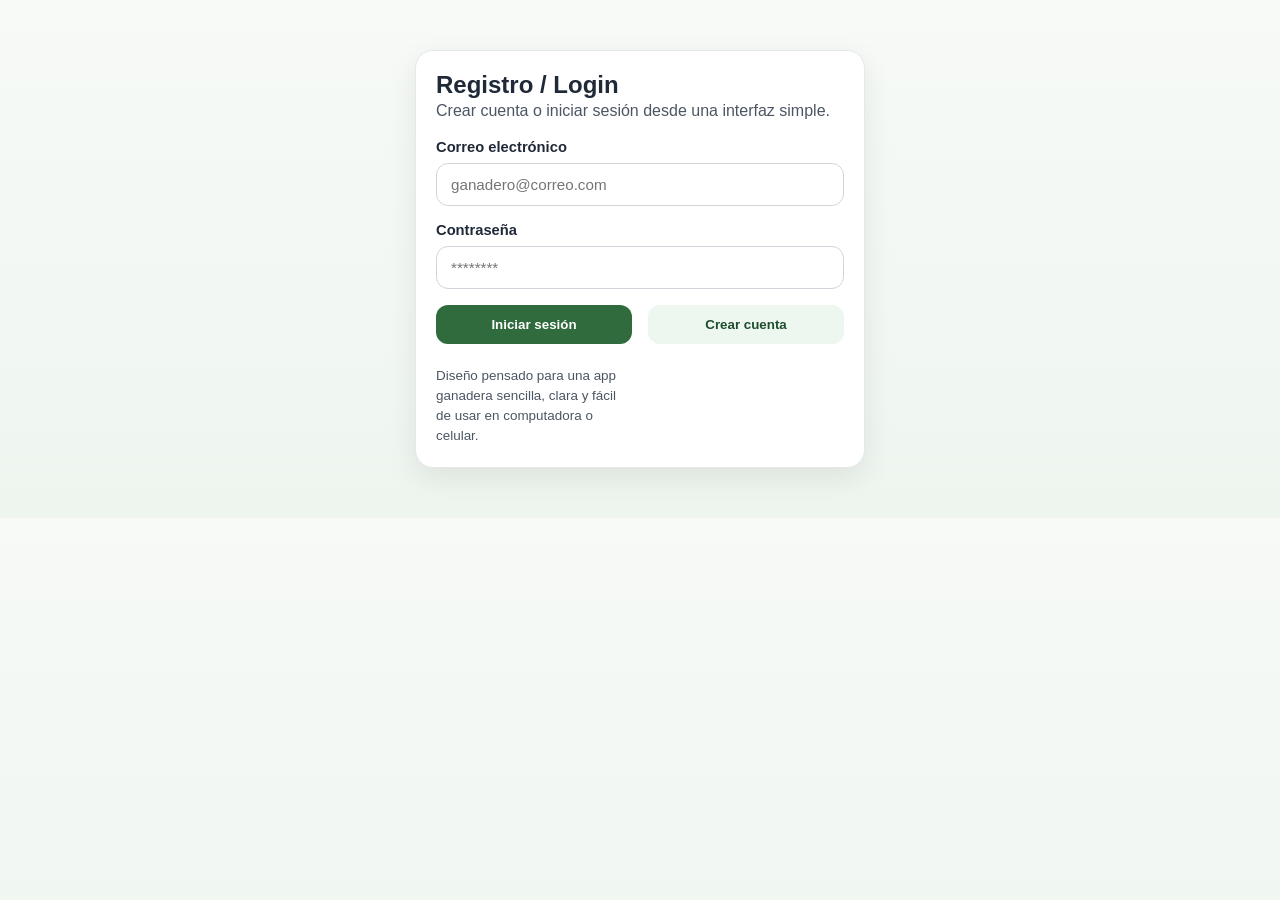
==== index.html @ cef84412 "Keily Nuñez y Josue Espino Parte 1" ====
<!DOCTYPE html>
<html lang="es">
<head>
  <meta charset="UTF-8" />
  <meta name="viewport" content="width=device-width, initial-scale=1.0" />
  <title>Happy Farmer - Iniciar Sesión</title>
  <link rel="stylesheet" href="styles/styles.css" />
</head>
<body>
  <section id="loginView" class="login-box card">
    <div class="panel-title">
      <div>
        <h2>Registro / Login</h2>
        <p class="muted">Crear cuenta o iniciar sesión desde una interfaz simple.</p>
      </div>
    </div>
 
    <form class="form-grid">
      <div class="form-group full">
        <label for="correo">Correo electrónico</label>
        <input id="correo" type="email" placeholder="ganadero@correo.com" />
      </div>
 
      <div class="form-group full">
        <label for="clave">Contraseña</label>
        <input id="clave" type="password" placeholder="********" />
      </div>
 
      <div class="form-group">
        <button type="button" class="btn btn-primary" id="btn-iniciar">Iniciar sesión</button>
      </div>
 
      <div class="form-group">
        <button type="button" class="btn btn-secondary">Crear cuenta</button>
      </div>
 
      <p class="helper full">Diseño pensado para una app ganadera sencilla, clara y fácil de usar en computadora o celular.</p>
    </form>
  </section>
 
  <script src="script/login.js"></script>
</body>
</html>
---- styles/styles.css ----
:root {
  --verde-900: #1f4d2e;
  --verde-700: #2f6b3d;
  --verde-500: #4d9b5e;
  --verde-100: #edf7ef;
  --crema: #f8f6ef;
  --blanco: #ffffff;
  --gris-900: #1f2937;
  --gris-600: #4b5563;
  --gris-300: #d1d5db;
  --gris-200: #e5e7eb;
  --rojo: #b42318;
  --sombra: 0 10px 30px rgba(0, 0, 0, 0.08);
  --radio: 18px;
}
 
* {
  box-sizing: border-box;
  margin: 0;
  padding: 0;
  font-family: Arial, Helvetica, sans-serif;
}
 
body {
  background: linear-gradient(180deg, #f7faf7 0%, #eef5ef 100%);
  color: var(--gris-900);
}
 
a {
  color: inherit;
  text-decoration: none;
}
 
 
.app {
  min-height: 100vh;
  display: grid;
  grid-template-columns: 280px 1fr;
}
 
aside {
  background: var(--verde-900);
  color: var(--blanco);
  padding: 24px 18px;
  position: sticky;
  top: 0;
  height: 100vh;
}
 
.brand {
  display: flex;
  align-items: center;
  gap: 12px;
  margin-bottom: 28px;
  padding-bottom: 20px;
  border-bottom: 1px solid rgba(255, 255, 255, 0.18);
}
 
.brand-icon {
  width: 46px;
  height: 46px;
  border-radius: 14px;
  background: rgba(255, 255, 255, 0.12);
  display: grid;
  place-items: center;
  font-size: 22px;
}
 
.brand h1 { font-size: 1.2rem; }
.brand p { font-size: 0.84rem; opacity: 0.85; margin-top: 2px; }
 
.menu-title {
  font-size: 0.8rem;
  text-transform: uppercase;
  letter-spacing: 1px;
  opacity: 0.75;
  margin: 18px 0 10px;
}
 
.nav-link {
  display: flex;
  align-items: center;
  gap: 12px;
  width: 100%;
  border: none;
  background: transparent;
  color: var(--blanco);
  padding: 12px 14px;
  border-radius: 14px;
  cursor: pointer;
  margin-bottom: 8px;
  font-size: 0.98rem;
  text-align: left;
  transition: 0.25s;
}
 
.nav-link:hover, .nav-link.active {
  background: rgba(255, 255, 255, 0.12);
}
 
main { padding: 24px; }
 
header {
  background: var(--blanco);
  border: 1px solid var(--gris-200);
  border-radius: var(--radio);
  padding: 20px 22px;
  box-shadow: var(--sombra);
  display: flex;
  justify-content: space-between;
  align-items: center;
  gap: 16px;
  margin-bottom: 22px;
}
 
.header-text h2 { font-size: 1.7rem; margin-bottom: 6px; }
.header-text p { color: var(--gris-600); }
.header-actions { display: flex; gap: 10px; flex-wrap: wrap; }
 
 
.btn {
  border: none;
  border-radius: 12px;
  padding: 12px 16px;
  cursor: pointer;
  font-weight: bold;
  transition: 0.25s;
}
 
.btn-primary { background: var(--verde-700); color: var(--blanco); }
.btn-secondary { background: var(--verde-100); color: var(--verde-900); }
.btn-danger { background: #fee4e2; color: var(--rojo); }
.btn:hover { transform: translateY(-1px); }
 
 
.screen { display: none; }
.screen.active { display: block; }
 
 
.cards-4, .cards-3, .cards-2 {
  display: grid;
  gap: 18px;
  margin-bottom: 22px;
}
.cards-4 { grid-template-columns: repeat(4, 1fr); }
.cards-3 { grid-template-columns: repeat(3, 1fr); }
.cards-2 { grid-template-columns: repeat(2, 1fr); }
 
.card {
  background: var(--blanco);
  border: 1px solid var(--gris-200);
  border-radius: var(--radio);
  padding: 20px;
  box-shadow: var(--sombra);
}
 
.card h3 { font-size: 1.08rem; margin-bottom: 10px; }
.card p, .card li, .table-wrap, .muted { color: var(--gris-600); line-height: 1.5; }
 
.metric {
  font-size: 2rem;
  font-weight: bold;
  color: var(--verde-900);
  margin: 8px 0;
}
 
.badge {
  display: inline-block;
  padding: 6px 10px;
  border-radius: 999px;
  font-size: 0.82rem;
  font-weight: bold;
  margin-top: 8px;
}
.badge.green { background: #dcfae6; color: #166534; }
.badge.yellow { background: #fff4cc; color: #9a6700; }
.badge.red { background: #fee4e2; color: var(--rojo); }
 
.panel-title {
  display: flex;
  justify-content: space-between;
  align-items: center;
  gap: 12px;
  margin-bottom: 16px;
}
 
.toolbar {
  display: flex;
  gap: 10px;
  flex-wrap: wrap;
  margin-bottom: 16px;
}
 
 
input, select, textarea {
  width: 100%;
  padding: 12px 14px;
  border-radius: 12px;
  border: 1px solid var(--gris-300);
  outline: none;
  font-size: 0.95rem;
  background: #fff;
}
input:focus, select:focus, textarea:focus {
  border-color: var(--verde-500);
  box-shadow: 0 0 0 3px rgba(77, 155, 94, 0.15);
}
 
.form-grid { display: grid; grid-template-columns: repeat(2, 1fr); gap: 16px; }
.form-group { display: flex; flex-direction: column; gap: 8px; }
.form-group.full { grid-column: 1 / -1; }
label { font-weight: bold; font-size: 0.92rem; }
 
 
.table-wrap {
  overflow-x: auto;
  border: 1px solid var(--gris-200);
  border-radius: 14px;
}
table { width: 100%; border-collapse: collapse; background: var(--blanco); }
th, td {
  padding: 14px;
  border-bottom: 1px solid var(--gris-200);
  text-align: left;
  font-size: 0.95rem;
}
th { background: #f8faf8; color: var(--verde-900); }
 
.actions { display: flex; gap: 8px; flex-wrap: wrap; }
.actions button {
  border: none;
  border-radius: 10px;
  padding: 8px 10px;
  cursor: pointer;
  font-size: 0.85rem;
  font-weight: bold;
}
.mini-green { background: #dcfae6; color: #166534; }
.mini-blue { background: #dbeafe; color: #1d4ed8; }
.mini-red { background: #fee4e2; color: var(--rojo); }
 
 
.alert-list { display: grid; gap: 12px; }
.alert-item {
  padding: 14px;
  border-radius: 14px;
  border-left: 6px solid var(--verde-700);
  background: #f8faf8;
}
.alert-item.warning { border-left-color: #eaaa08; }
.alert-item.danger { border-left-color: var(--rojo); }
 
 
.login-box { max-width: 450px; margin: 50px auto; }
.helper { font-size: 0.84rem; color: var(--gris-600); margin-top: 6px; }
 
 
@media (max-width: 1100px) {
  .cards-4, .cards-3 { grid-template-columns: repeat(2, 1fr); }
}
 
@media (max-width: 850px) {
  .app { grid-template-columns: 1fr; }
  aside { position: relative; height: auto; }
  .form-grid, .cards-2, .cards-3, .cards-4 { grid-template-columns: 1fr; }
  header { flex-direction: column; align-items: flex-start; }
}
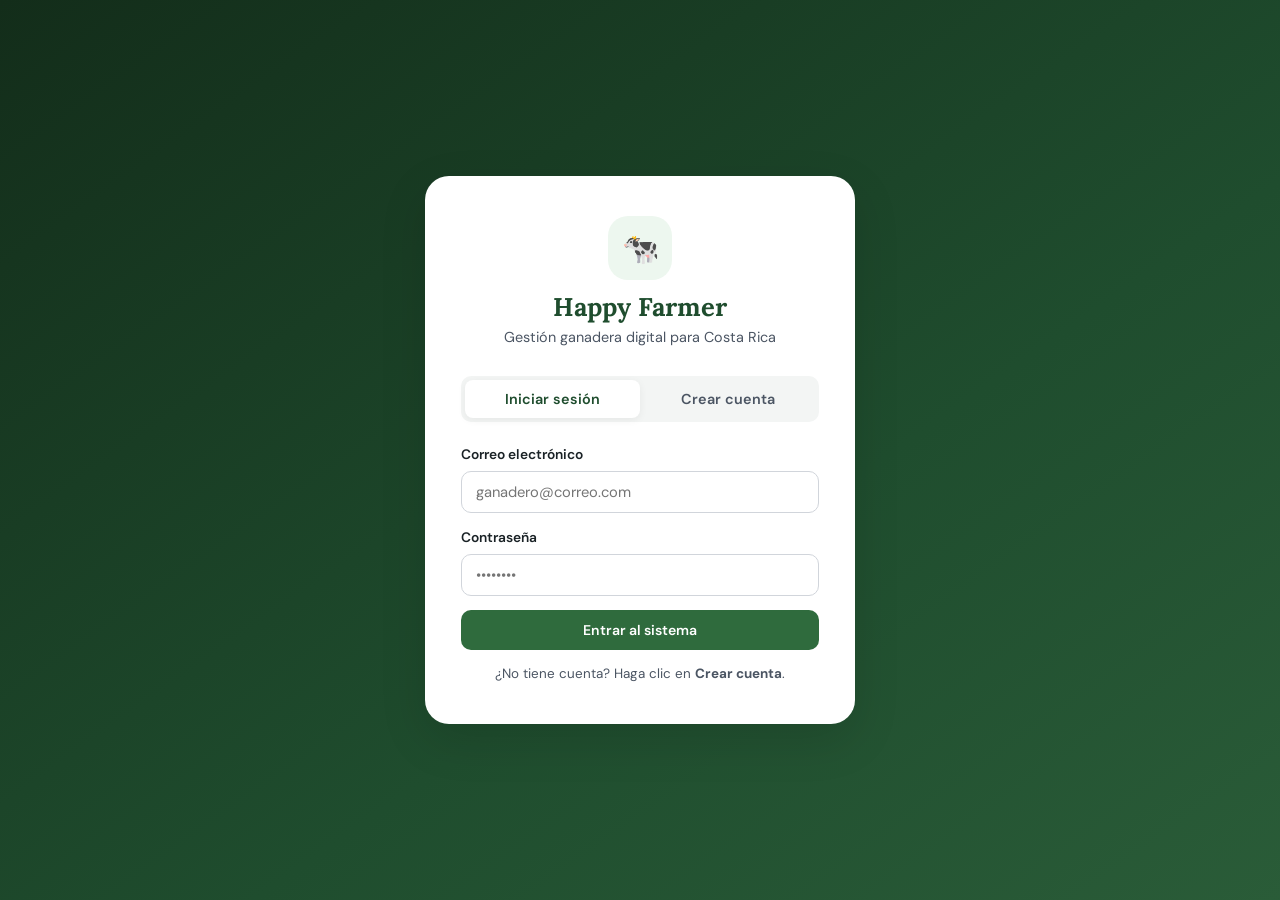
==== commit ca287106: "Parte Final hecha por Dering y Joshua" ====
--- a/index.html
+++ b/index.html
@@ -3,42 +3,79 @@
 <head>
   <meta charset="UTF-8" />
   <meta name="viewport" content="width=device-width, initial-scale=1.0" />
-  <title>Happy Farmer - Iniciar Sesión</title>
+  <title>Happy Farmer – Iniciar sesión</title>
   <link rel="stylesheet" href="styles/styles.css" />
 </head>
 <body>
-  <section id="loginView" class="login-box card">
-    <div class="panel-title">
-      <div>
-        <h2>Registro / Login</h2>
-        <p class="muted">Crear cuenta o iniciar sesión desde una interfaz simple.</p>
+
+<div class="login-page">
+  <div class="login-box">
+
+    <div class="login-logo">
+      <div class="ico">🐄</div>
+      <h2>Happy Farmer</h2>
+      <p>Gestión ganadera digital para Costa Rica</p>
+    </div>
+
+    <div class="tabs-login">
+      <button class="tab-btn active" onclick="switchTab('login')">Iniciar sesión</button>
+      <button class="tab-btn" onclick="switchTab('register')">Crear cuenta</button>
+    </div>
+
+    <!-- ── PANEL LOGIN ── -->
+    <div id="tab-login" class="tab-panel active">
+      <div id="login-error" class="error-msg"></div>
+      <div class="form-grid" style="grid-template-columns:1fr;">
+        <div class="form-group">
+          <label for="lCorreo">Correo electrónico</label>
+          <input id="lCorreo" type="email" placeholder="ganadero@correo.com" />
+        </div>
+        <div class="form-group">
+          <label for="lClave">Contraseña</label>
+          <input id="lClave" type="password" placeholder="••••••••" />
+        </div>
+        <div class="form-group">
+          <button class="btn btn-primary" style="width:100%;justify-content:center;" onclick="loginUser()">
+            Entrar al sistema
+          </button>
+        </div>
       </div>
+      <p class="helper" style="text-align:center;margin-top:14px;">
+        ¿No tiene cuenta? Haga clic en <strong>Crear cuenta</strong>.
+      </p>
     </div>
- 
-    <form class="form-grid">
-      <div class="form-group full">
-        <label for="correo">Correo electrónico</label>
-        <input id="correo" type="email" placeholder="ganadero@correo.com" />
-      </div>
- 
-      <div class="form-group full">
-        <label for="clave">Contraseña</label>
-        <input id="clave" type="password" placeholder="********" />
-      </div>
- 
-      <div class="form-group">
-        <button type="button" class="btn btn-primary" id="btn-iniciar">Iniciar sesión</button>
-      </div>
- 
-      <div class="form-group">
-        <button type="button" class="btn btn-secondary">Crear cuenta</button>
-      </div>
- 
-      <p class="helper full">Diseño pensado para una app ganadera sencilla, clara y fácil de usar en computadora o celular.</p>
-    </form>
-  </section>
- 
-  <script src="script/login.js"></script>
+
+    <!-- ── PANEL REGISTRO ── -->
+    <div id="tab-register" class="tab-panel">
+  <div id="reg-error" class="error-msg"></div>
+  <div id="reg-success" class="success-msg"></div>
+  <div class="form-grid" style="grid-template-columns:1fr;">
+    <div class="form-group">
+      <label>Nombre completo *</label>
+      <input id="rNombre" type="text" placeholder="Juan Pérez" />
+    </div>
+    <div class="form-group">
+      <label>Nombre de la finca</label>
+      <input id="rFinca" type="text" placeholder="Finca La Esperanza" />
+    </div>
+    <div class="form-group">
+      <label>Correo electrónico *</label>
+      <input id="rCorreo" type="email" placeholder="ganadero@correo.com" />
+    </div>
+    <div class="form-group">
+      <label>Contraseña * (mínimo 6 caracteres)</label>
+      <input id="rClave" type="password" placeholder="••••••••" />
+    </div>
+    <div class="form-group">
+      <button class="btn btn-primary" style="width:100%;justify-content:center;" onclick="registerUser()">
+        Crear cuenta
+      </button>
+    </div>
+  </div>
+</div>
+
+<div id="toast"></div>
+<script src="script/data.js"></script>
+<script src="script/login.js"></script>
 </body>
 </html>
- 
--- a/styles/styles.css
+++ b/styles/styles.css
@@ -1,181 +1,199 @@
+@import url('https://fonts.googleapis.com/css2?family=Lora:wght@500;700&family=DM+Sans:wght@400;500;600&display=swap');
+
 :root {
+  --verde-950: #132d1a;
   --verde-900: #1f4d2e;
   --verde-700: #2f6b3d;
   --verde-500: #4d9b5e;
+  --verde-300: #86c994;
   --verde-100: #edf7ef;
   --crema: #f8f6ef;
   --blanco: #ffffff;
-  --gris-900: #1f2937;
+  --gris-900: #1a2226;
   --gris-600: #4b5563;
+  --gris-400: #9ca3af;
   --gris-300: #d1d5db;
-  --gris-200: #e5e7eb;
+  --gris-200: #e8eceb;
+  --gris-100: #f3f5f4;
   --rojo: #b42318;
-  --sombra: 0 10px 30px rgba(0, 0, 0, 0.08);
-  --radio: 18px;
-}
- 
-* {
-  box-sizing: border-box;
-  margin: 0;
-  padding: 0;
-  font-family: Arial, Helvetica, sans-serif;
-}
- 
+  --rojo-claro: #fee4e2;
+  --amarillo: #eaaa08;
+  --amarillo-claro: #fff4cc;
+  --sombra-sm: 0 2px 8px rgba(0,0,0,0.06);
+  --sombra: 0 8px 24px rgba(0,0,0,0.08);
+  --sombra-lg: 0 16px 48px rgba(0,0,0,0.12);
+  --radio: 16px;
+  --radio-sm: 10px;
+}
+
+* { box-sizing: border-box; margin: 0; padding: 0; }
+
 body {
+  font-family: 'DM Sans', Arial, sans-serif;
   background: linear-gradient(180deg, #f7faf7 0%, #eef5ef 100%);
   color: var(--gris-900);
-}
- 
-a {
-  color: inherit;
-  text-decoration: none;
-}
- 
- 
+  font-size: 0.95rem;
+  line-height: 1.5;
+  min-height: 100vh;
+}
+
+h1, h2, h3, h4 { font-family: 'Lora', serif; line-height: 1.2; }
+a { color: inherit; text-decoration: none; }
+
+/* ─── APP LAYOUT ─── */
 .app {
   min-height: 100vh;
   display: grid;
-  grid-template-columns: 280px 1fr;
-}
- 
+  grid-template-columns: 270px 1fr;
+}
+
+/* ─── SIDEBAR ─── */
 aside {
-  background: var(--verde-900);
+  background: var(--verde-950);
   color: var(--blanco);
-  padding: 24px 18px;
+  padding: 20px 14px;
   position: sticky;
   top: 0;
   height: 100vh;
-}
- 
+  overflow-y: auto;
+  display: flex;
+  flex-direction: column;
+}
+
 .brand {
   display: flex;
   align-items: center;
   gap: 12px;
-  margin-bottom: 28px;
-  padding-bottom: 20px;
-  border-bottom: 1px solid rgba(255, 255, 255, 0.18);
-}
- 
+  padding: 8px 10px 18px;
+  border-bottom: 1px solid rgba(255,255,255,.12);
+  margin-bottom: 14px;
+}
+
 .brand-icon {
-  width: 46px;
-  height: 46px;
-  border-radius: 14px;
-  background: rgba(255, 255, 255, 0.12);
-  display: grid;
-  place-items: center;
+  width: 42px; height: 42px;
+  background: rgba(255,255,255,.1);
+  border-radius: 12px;
+  display: grid; place-items: center;
   font-size: 22px;
-}
- 
-.brand h1 { font-size: 1.2rem; }
-.brand p { font-size: 0.84rem; opacity: 0.85; margin-top: 2px; }
- 
+  flex-shrink: 0;
+}
+
+.brand h1 { font-size: 1.1rem; }
+.brand p { font-size: 0.8rem; opacity: .75; margin-top: 2px; font-family: 'DM Sans', sans-serif; font-weight: 400; }
+
 .menu-title {
-  font-size: 0.8rem;
+  font-size: 0.72rem;
   text-transform: uppercase;
-  letter-spacing: 1px;
-  opacity: 0.75;
-  margin: 18px 0 10px;
-}
- 
+  letter-spacing: 1.2px;
+  opacity: .5;
+  padding: 12px 10px 6px;
+}
+
 .nav-link {
   display: flex;
   align-items: center;
-  gap: 12px;
+  gap: 10px;
   width: 100%;
   border: none;
   background: transparent;
-  color: var(--blanco);
-  padding: 12px 14px;
-  border-radius: 14px;
+  color: rgba(255,255,255,.82);
+  padding: 11px 12px;
+  border-radius: 12px;
   cursor: pointer;
-  margin-bottom: 8px;
-  font-size: 0.98rem;
+  font-size: 0.92rem;
   text-align: left;
-  transition: 0.25s;
-}
- 
-.nav-link:hover, .nav-link.active {
-  background: rgba(255, 255, 255, 0.12);
-}
- 
+  transition: .2s;
+  margin-bottom: 2px;
+  font-family: 'DM Sans', Arial, sans-serif;
+  text-decoration: none;
+}
+
+.nav-link:hover { background: rgba(255,255,255,.08); color: #fff; }
+.nav-link.active { background: rgba(255,255,255,.14); color: #fff; font-weight: 600; }
+
+/* ─── MAIN ─── */
 main { padding: 24px; }
- 
+
+/* ─── PAGE HEADER ─── */
+.page-header {
+  background: var(--blanco);
+  border: 1px solid var(--gris-200);
+  border-radius: var(--radio);
+  padding: 18px 22px;
+  display: flex;
+  justify-content: space-between;
+  align-items: center;
+  gap: 16px;
+  margin-bottom: 20px;
+  box-shadow: var(--sombra-sm);
+}
+
+.page-header h2 { font-size: 1.45rem; }
+.page-header p, header p { color: var(--gris-600); font-size: 0.88rem; margin-top: 3px; }
+.header-text h2 { font-size: 1.45rem; }
+.header-actions { display: flex; gap: 10px; flex-wrap: wrap; }
+
+/* legacy header tag */
 header {
   background: var(--blanco);
   border: 1px solid var(--gris-200);
   border-radius: var(--radio);
-  padding: 20px 22px;
-  box-shadow: var(--sombra);
+  padding: 18px 22px;
   display: flex;
   justify-content: space-between;
   align-items: center;
   gap: 16px;
-  margin-bottom: 22px;
-}
- 
-.header-text h2 { font-size: 1.7rem; margin-bottom: 6px; }
-.header-text p { color: var(--gris-600); }
-.header-actions { display: flex; gap: 10px; flex-wrap: wrap; }
- 
- 
+  margin-bottom: 20px;
+  box-shadow: var(--sombra-sm);
+}
+
+/* ─── BUTTONS ─── */
 .btn {
   border: none;
-  border-radius: 12px;
-  padding: 12px 16px;
+  border-radius: 10px;
+  padding: 11px 16px;
   cursor: pointer;
-  font-weight: bold;
-  transition: 0.25s;
-}
- 
-.btn-primary { background: var(--verde-700); color: var(--blanco); }
+  font-weight: 600;
+  font-size: 0.88rem;
+  transition: .2s;
+  font-family: 'DM Sans', Arial, sans-serif;
+  display: inline-flex;
+  align-items: center;
+  gap: 6px;
+}
+
+.btn-primary { background: var(--verde-700); color: #fff; }
+.btn-primary:hover { background: var(--verde-900); transform: translateY(-1px); }
 .btn-secondary { background: var(--verde-100); color: var(--verde-900); }
-.btn-danger { background: #fee4e2; color: var(--rojo); }
+.btn-secondary:hover { background: #d8f0dc; }
+.btn-danger { background: var(--rojo-claro); color: var(--rojo); }
+.btn-danger:hover { background: #fdd0ce; }
+.btn-ghost { background: var(--gris-100); color: var(--gris-600); }
+.btn-ghost:hover { background: var(--gris-200); }
 .btn:hover { transform: translateY(-1px); }
- 
- 
+
+/* ─── SCREENS ─── */
 .screen { display: none; }
 .screen.active { display: block; }
- 
- 
-.cards-4, .cards-3, .cards-2 {
-  display: grid;
-  gap: 18px;
-  margin-bottom: 22px;
-}
-.cards-4 { grid-template-columns: repeat(4, 1fr); }
-.cards-3 { grid-template-columns: repeat(3, 1fr); }
-.cards-2 { grid-template-columns: repeat(2, 1fr); }
- 
+
+/* ─── GRIDS ─── */
+.cards-4, .cards-3, .cards-2 { display: grid; gap: 16px; margin-bottom: 20px; }
+.cards-4 { grid-template-columns: repeat(4,1fr); }
+.cards-3 { grid-template-columns: repeat(3,1fr); }
+.cards-2 { grid-template-columns: repeat(2,1fr); }
+
+/* ─── CARD ─── */
 .card {
   background: var(--blanco);
   border: 1px solid var(--gris-200);
   border-radius: var(--radio);
   padding: 20px;
-  box-shadow: var(--sombra);
-}
- 
-.card h3 { font-size: 1.08rem; margin-bottom: 10px; }
-.card p, .card li, .table-wrap, .muted { color: var(--gris-600); line-height: 1.5; }
- 
-.metric {
-  font-size: 2rem;
-  font-weight: bold;
-  color: var(--verde-900);
-  margin: 8px 0;
-}
- 
-.badge {
-  display: inline-block;
-  padding: 6px 10px;
-  border-radius: 999px;
-  font-size: 0.82rem;
-  font-weight: bold;
-  margin-top: 8px;
-}
-.badge.green { background: #dcfae6; color: #166534; }
-.badge.yellow { background: #fff4cc; color: #9a6700; }
-.badge.red { background: #fee4e2; color: var(--rojo); }
- 
+  box-shadow: var(--sombra-sm);
+}
+
+.card h3 { font-size: 1rem; margin-bottom: 10px; }
+.card p, .card li, .muted { color: var(--gris-600); line-height: 1.5; }
+
 .panel-title {
   display: flex;
   justify-content: space-between;
@@ -183,85 +201,293 @@
   gap: 12px;
   margin-bottom: 16px;
 }
- 
+
+.metric {
+  font-size: 1.9rem;
+  font-weight: 700;
+  color: var(--verde-900);
+  font-family: 'Lora', serif;
+  margin: 6px 0;
+}
+
+/* ─── BADGES ─── */
+.badge {
+  display: inline-flex;
+  align-items: center;
+  padding: 5px 10px;
+  border-radius: 999px;
+  font-size: 0.79rem;
+  font-weight: 600;
+  margin-top: 6px;
+}
+.badge.green, .badge-green { background: #dcfae6; color: #166534; }
+.badge.yellow, .badge-yellow { background: var(--amarillo-claro); color: #9a6700; }
+.badge.red, .badge-red { background: var(--rojo-claro); color: var(--rojo); }
+.badge-blue { background: #dbeafe; color: #1d4ed8; }
+.badge-gray { background: var(--gris-200); color: var(--gris-600); }
+
+/* ─── TOOLBAR ─── */
 .toolbar {
   display: flex;
   gap: 10px;
   flex-wrap: wrap;
   margin-bottom: 16px;
-}
- 
- 
+  align-items: center;
+}
+.toolbar input { max-width: 260px; }
+.toolbar select { max-width: 200px; }
+
+/* ─── FORMS ─── */
+.form-grid { display: grid; grid-template-columns: repeat(2,1fr); gap: 14px; }
+.form-group { display: flex; flex-direction: column; gap: 6px; }
+.form-group.full { grid-column: 1/-1; }
+label { font-weight: 600; font-size: 0.86rem; color: var(--gris-900); }
+
 input, select, textarea {
   width: 100%;
-  padding: 12px 14px;
-  border-radius: 12px;
-  border: 1px solid var(--gris-300);
+  padding: 10px 14px;
+  border-radius: 10px;
+  border: 1.5px solid var(--gris-300);
+  font-size: 0.92rem;
+  font-family: 'DM Sans', Arial, sans-serif;
+  background: #fff;
+  color: var(--gris-900);
+  transition: .2s;
   outline: none;
-  font-size: 0.95rem;
-  background: #fff;
-}
+}
+
 input:focus, select:focus, textarea:focus {
   border-color: var(--verde-500);
-  box-shadow: 0 0 0 3px rgba(77, 155, 94, 0.15);
-}
- 
-.form-grid { display: grid; grid-template-columns: repeat(2, 1fr); gap: 16px; }
-.form-group { display: flex; flex-direction: column; gap: 8px; }
-.form-group.full { grid-column: 1 / -1; }
-label { font-weight: bold; font-size: 0.92rem; }
- 
- 
+  box-shadow: 0 0 0 3px rgba(77,155,94,.15);
+}
+
+/* ─── TABLE ─── */
 .table-wrap {
   overflow-x: auto;
   border: 1px solid var(--gris-200);
-  border-radius: 14px;
-}
+  border-radius: 12px;
+}
+
 table { width: 100%; border-collapse: collapse; background: var(--blanco); }
+
 th, td {
-  padding: 14px;
+  padding: 12px 14px;
   border-bottom: 1px solid var(--gris-200);
+  font-size: 0.9rem;
   text-align: left;
-  font-size: 0.95rem;
-}
-th { background: #f8faf8; color: var(--verde-900); }
- 
-.actions { display: flex; gap: 8px; flex-wrap: wrap; }
-.actions button {
+}
+
+th { background: var(--gris-100); color: var(--verde-900); font-weight: 700; font-size: 0.82rem; text-transform: uppercase; letter-spacing: .5px; }
+tr:last-child td { border-bottom: none; }
+tr:hover td { background: var(--gris-100); transition: .15s; }
+
+.actions { display: flex; gap: 6px; flex-wrap: wrap; }
+.actions button, .btn-mini {
   border: none;
-  border-radius: 10px;
-  padding: 8px 10px;
+  border-radius: 8px;
+  padding: 6px 10px;
   cursor: pointer;
-  font-size: 0.85rem;
-  font-weight: bold;
-}
+  font-size: 0.8rem;
+  font-weight: 600;
+  font-family: 'DM Sans', Arial, sans-serif;
+  transition: .15s;
+}
+.btn-mini:hover, .actions button:hover { opacity: .82; }
 .mini-green { background: #dcfae6; color: #166534; }
 .mini-blue { background: #dbeafe; color: #1d4ed8; }
-.mini-red { background: #fee4e2; color: var(--rojo); }
- 
- 
-.alert-list { display: grid; gap: 12px; }
+.mini-red { background: var(--rojo-claro); color: var(--rojo); }
+
+/* ─── ALERTS ─── */
+.alert-list { display: flex; flex-direction: column; gap: 10px; }
+
 .alert-item {
-  padding: 14px;
-  border-radius: 14px;
-  border-left: 6px solid var(--verde-700);
-  background: #f8faf8;
-}
-.alert-item.warning { border-left-color: #eaaa08; }
-.alert-item.danger { border-left-color: var(--rojo); }
- 
- 
-.login-box { max-width: 450px; margin: 50px auto; }
+  padding: 12px 14px;
+  border-radius: 12px;
+  border-left: 5px solid var(--verde-700);
+  background: var(--gris-100);
+  font-size: 0.88rem;
+}
+.alert-item.warning { border-left-color: var(--amarillo); background: var(--amarillo-claro); }
+.alert-item.danger { border-left-color: var(--rojo); background: var(--rojo-claro); }
+
+/* ─── MODAL ─── */
+.modal-overlay {
+  position: fixed; inset: 0;
+  background: rgba(0,0,0,.45);
+  display: none;
+  place-items: center;
+  z-index: 1000;
+  padding: 20px;
+}
+.modal-overlay.open { display: grid; }
+
+.modal {
+  background: var(--blanco);
+  border-radius: 20px;
+  padding: 28px;
+  max-width: 520px;
+  width: 100%;
+  box-shadow: var(--sombra-lg);
+  animation: slideUp .2s ease;
+}
+
+@keyframes slideUp { from { transform: translateY(20px); opacity: 0; } to { transform: translateY(0); opacity: 1; } }
+
+.modal-header { display: flex; justify-content: space-between; align-items: center; margin-bottom: 20px; }
+.modal-header h3 { font-size: 1.1rem; }
+.modal-close { background: none; border: none; font-size: 1.3rem; cursor: pointer; color: var(--gris-600); padding: 4px 8px; border-radius: 8px; }
+.modal-close:hover { background: var(--gris-100); }
+.modal-footer { display: flex; gap: 10px; justify-content: flex-end; margin-top: 20px; }
+
+/* ─── TOAST ─── */
+#toast {
+  position: fixed;
+  bottom: 24px; right: 24px;
+  background: var(--verde-900);
+  color: #fff;
+  padding: 12px 18px;
+  border-radius: 12px;
+  font-size: 0.88rem;
+  font-weight: 600;
+  box-shadow: var(--sombra-lg);
+  z-index: 9999;
+  opacity: 0;
+  transform: translateY(10px);
+  transition: .3s;
+  pointer-events: none;
+}
+#toast.show { opacity: 1; transform: translateY(0); }
+
+/* ─── EMPTY STATE ─── */
+.empty-state {
+  text-align: center;
+  padding: 32px 20px;
+  color: var(--gris-400);
+}
+.empty-state .icon { font-size: 34px; margin-bottom: 10px; }
+.empty-state p { font-size: 0.9rem; }
+
+/* ─── DETAIL GRID ─── */
+.detail-grid { display: grid; grid-template-columns: repeat(2,1fr); gap: 12px; }
+.detail-item .dl { font-size: 0.75rem; text-transform: uppercase; letter-spacing: .5px; color: var(--gris-400); margin-bottom: 3px; }
+.detail-item .dv { font-weight: 600; }
+
+/* ─── LOGIN ─── */
+.login-page {
+  min-height: 100vh;
+  display: flex;
+  align-items: center;
+  justify-content: center;
+  background: linear-gradient(145deg, var(--verde-950) 0%, var(--verde-900) 60%, #2a5c38 100%);
+  padding: 24px;
+}
+
+.login-box {
+  background: var(--blanco);
+  border-radius: 24px;
+  padding: 40px 36px;
+  width: 100%;
+  max-width: 430px;
+  box-shadow: var(--sombra-lg);
+}
+
+.login-logo { text-align: center; margin-bottom: 28px; }
+.login-logo .ico {
+  width: 64px; height: 64px;
+  background: var(--verde-100);
+  border-radius: 20px;
+  display: inline-flex;
+  align-items: center;
+  justify-content: center;
+  font-size: 30px;
+  margin-bottom: 12px;
+}
+.login-logo h2 { font-size: 1.6rem; color: var(--verde-900); }
+.login-logo p { color: var(--gris-600); font-size: 0.9rem; margin-top: 4px; }
+
+.tabs-login {
+  display: flex;
+  background: var(--gris-100);
+  border-radius: var(--radio-sm);
+  padding: 4px;
+  margin-bottom: 22px;
+}
+
+.tab-btn {
+  flex: 1;
+  padding: 10px;
+  border: none;
+  background: transparent;
+  border-radius: 8px;
+  cursor: pointer;
+  font-weight: 600;
+  font-size: 0.9rem;
+  color: var(--gris-600);
+  transition: .2s;
+  font-family: 'DM Sans', Arial, sans-serif;
+}
+
+.tab-btn.active { background: var(--blanco); color: var(--verde-900); box-shadow: var(--sombra-sm); }
+
+.tab-panel { display: none; }
+.tab-panel.active { display: block; }
+
+.error-msg {
+  background: var(--rojo-claro); color: var(--rojo);
+  padding: 10px 14px; border-radius: 10px;
+  font-size: 0.88rem; margin-bottom: 12px; display: none;
+}
+
+.success-msg {
+  background: #dcfae6; color: #166534;
+  padding: 10px 14px; border-radius: 10px;
+  font-size: 0.88rem; margin-bottom: 12px; display: none;
+}
+
 .helper { font-size: 0.84rem; color: var(--gris-600); margin-top: 6px; }
- 
- 
+
+/* ─── USER PILL ─── */
+.nav-spacer { flex: 1; }
+
+.user-pill {
+  display: flex;
+  align-items: center;
+  gap: 10px;
+  padding: 10px 12px;
+  border-radius: 12px;
+  background: rgba(255,255,255,.08);
+  margin-top: 8px;
+}
+
+.user-avatar {
+  width: 32px; height: 32px;
+  background: var(--verde-500);
+  border-radius: 50%;
+  display: grid; place-items: center;
+  font-size: 13px; font-weight: 700;
+  flex-shrink: 0; color: #fff;
+}
+
+.user-info { flex: 1; overflow: hidden; }
+.user-info strong { display: block; font-size: 0.88rem; white-space: nowrap; overflow: hidden; text-overflow: ellipsis; }
+.user-info span { font-size: 0.75rem; opacity: .65; }
+
+/* ─── RESPONSIVE ─── */
 @media (max-width: 1100px) {
-  .cards-4, .cards-3 { grid-template-columns: repeat(2, 1fr); }
-}
- 
+  .cards-4, .cards-3 { grid-template-columns: repeat(2,1fr); }
+}
+
 @media (max-width: 850px) {
   .app { grid-template-columns: 1fr; }
   aside { position: relative; height: auto; }
+  .nav-spacer, .user-pill { display: none; }
   .form-grid, .cards-2, .cards-3, .cards-4 { grid-template-columns: 1fr; }
+  .form-group.full { grid-column: 1; }
   header { flex-direction: column; align-items: flex-start; }
-}+  .toolbar input, .toolbar select { max-width: 100%; }
+}
+
+@media (max-width: 600px) {
+  .cards-4 { grid-template-columns: 1fr; }
+  main { padding: 14px; }
+}
